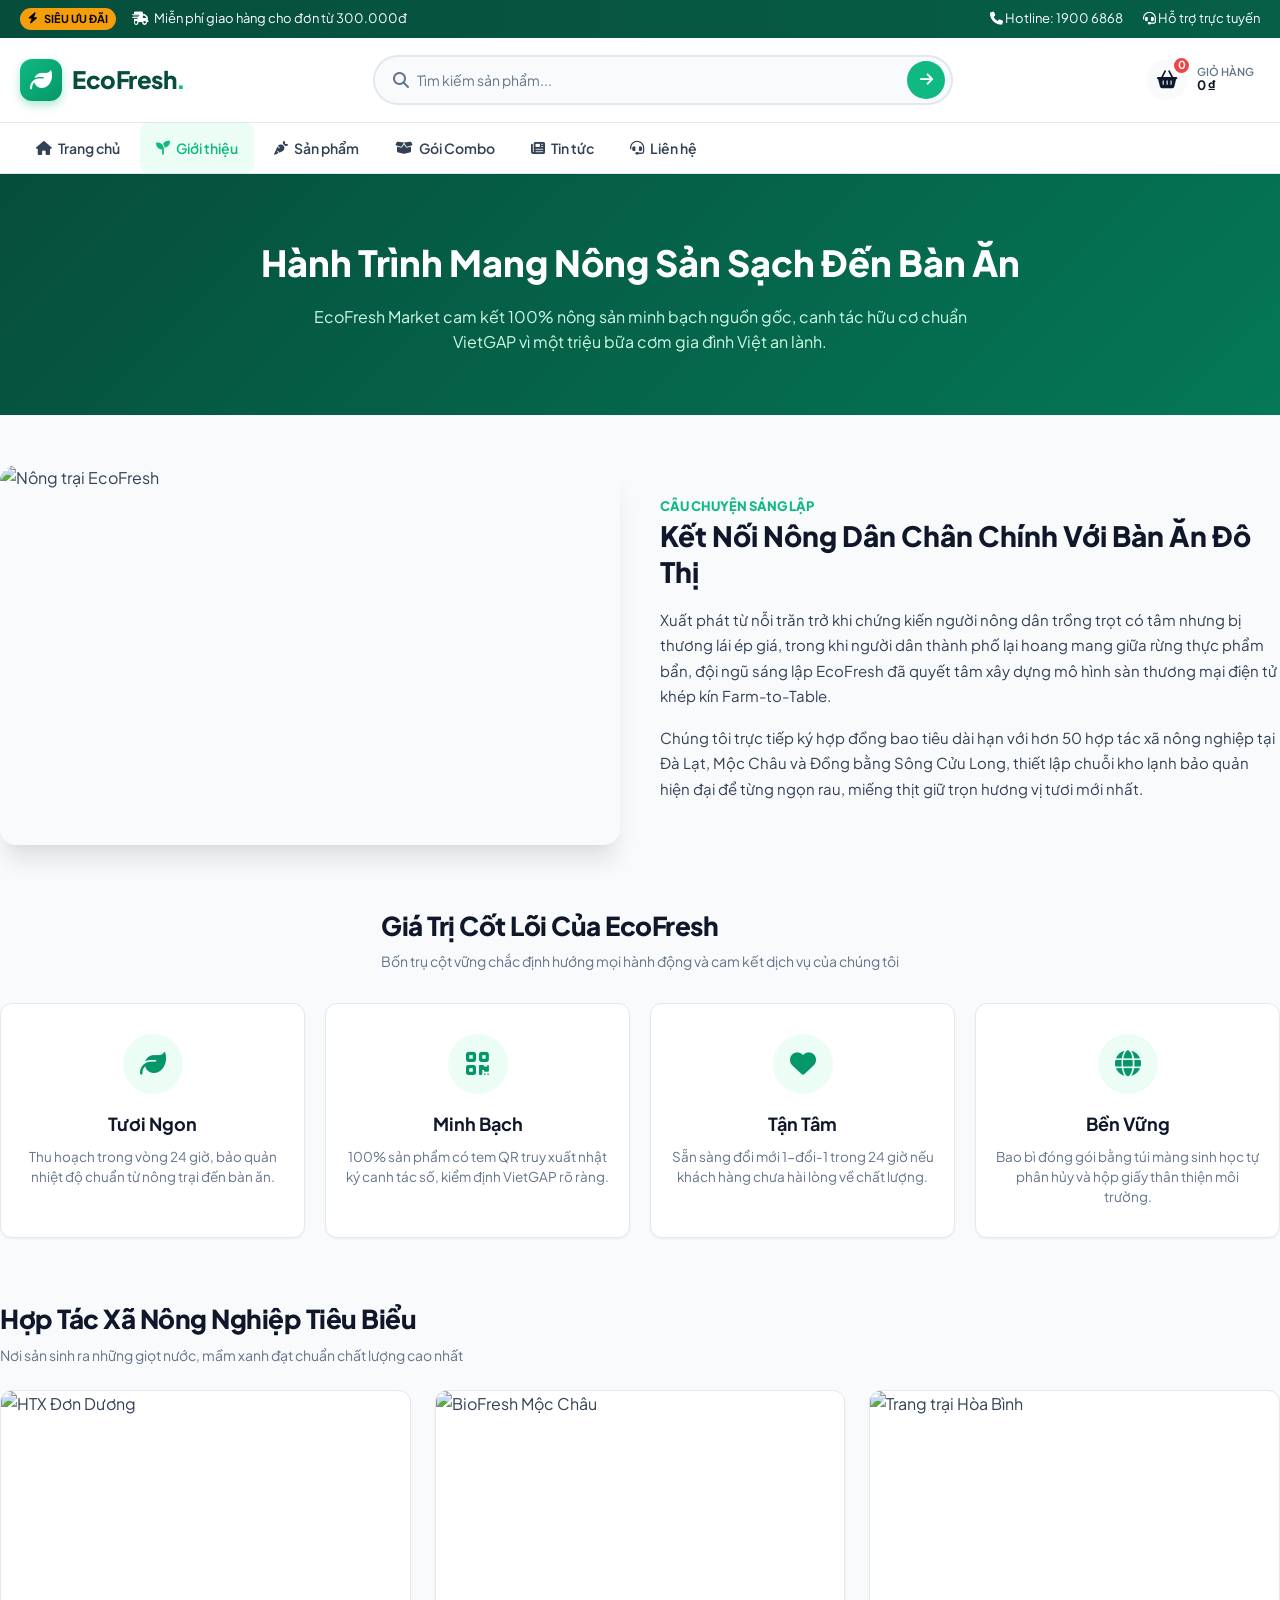
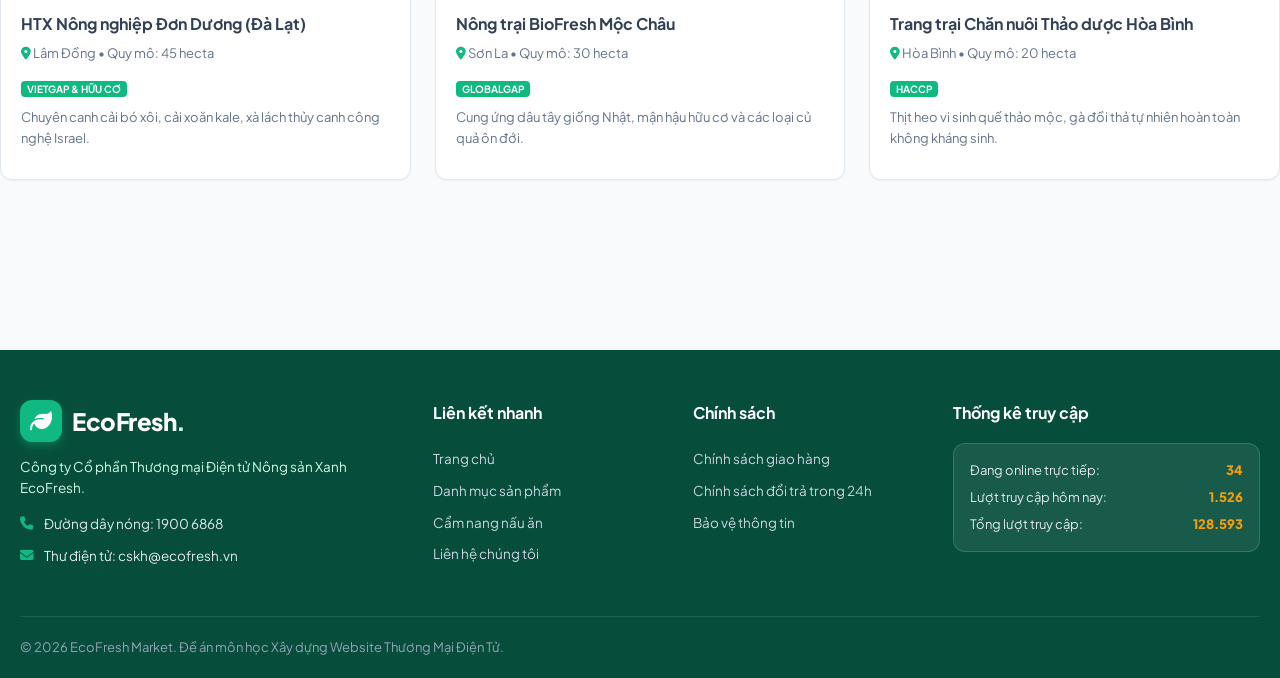
==== about.html @ 97da3bdd "feat: Khoi tao website TMDT EcoFresh Market va bao cao de an 45 trang" ====
<!DOCTYPE html>
<html lang="vi">
<head>
  <meta charset="UTF-8">
  <meta name="viewport" content="width=device-width, initial-scale=1.0">
  <title>Giới Thiệu - EcoFresh Market | Hành Trình Nông Sản Sạch</title>
  
  <link rel="preconnect" href="https://fonts.googleapis.com">
  <link rel="preconnect" href="https://fonts.gstatic.com" crossorigin>
  <link href="https://fonts.googleapis.com/css2?family=Plus+Jakarta+Sans:wght@400;500;600;700;800&family=Be+Vietnam+Pro:wght@400;500;600;700;800&display=swap" rel="stylesheet">
  <link rel="stylesheet" href="https://cdnjs.cloudflare.com/ajax/libs/font-awesome/6.5.1/css/all.min.css">
  
  <link rel="stylesheet" href="css/style.css">
  <style>
    .page-hero {
      background: linear-gradient(135deg, #064E3B, #047857);
      color: white;
      padding: 60px 0;
      text-align: center;
    }
    .page-hero h1 {
      font-size: 36px;
      font-weight: 800;
      margin-bottom: 12px;
    }
    .page-hero p {
      font-size: 16px;
      color: #D1FAE5;
      max-width: 680px;
      margin: 0 auto;
    }
    .about-content-section {
      padding: 50px 0;
    }
    .story-grid {
      display: grid;
      grid-template-columns: 1fr 1fr;
      gap: 40px;
      align-items: center;
      margin-bottom: 60px;
    }
    .story-img-wrap {
      border-radius: var(--radius-lg);
      overflow: hidden;
      box-shadow: var(--shadow-xl);
      height: 380px;
    }
    .story-img-wrap img {
      width: 100%;
      height: 100%;
      object-fit: cover;
    }
    .story-text h3 {
      font-size: 28px;
      font-weight: 800;
      color: var(--dark);
      margin-bottom: 16px;
      line-height: 1.3;
    }
    .story-text p {
      font-size: 15px;
      color: var(--slate);
      line-height: 1.7;
      margin-bottom: 16px;
    }
    .values-grid {
      display: grid;
      grid-template-columns: repeat(4, 1fr);
      gap: 20px;
      margin-bottom: 60px;
    }
    .value-card {
      background: white;
      border: 1px solid var(--border);
      border-radius: var(--radius-md);
      padding: 30px 20px;
      text-align: center;
      box-shadow: var(--shadow-sm);
      transition: var(--transition);
    }
    .value-card:hover {
      transform: translateY(-5px);
      box-shadow: var(--shadow-lg);
      border-color: var(--primary);
    }
    .value-icon {
      width: 60px;
      height: 60px;
      border-radius: var(--radius-full);
      background: var(--primary-bg);
      color: var(--primary-dark);
      display: flex;
      align-items: center;
      justify-content: center;
      font-size: 26px;
      margin: 0 auto 16px;
    }
    .value-card h4 {
      font-size: 18px;
      font-weight: 700;
      color: var(--dark);
      margin-bottom: 8px;
    }
    .value-card p {
      font-size: 13.5px;
      color: var(--muted);
      line-height: 1.5;
    }
    .farm-partners-grid {
      display: grid;
      grid-template-columns: repeat(3, 1fr);
      gap: 24px;
      margin-bottom: 60px;
    }
    .farm-card {
      background: white;
      border-radius: var(--radius-md);
      overflow: hidden;
      border: 1px solid var(--border);
      box-shadow: var(--shadow-sm);
    }
    .farm-card img {
      height: 200px;
      width: 100%;
      object-fit: cover;
    }
    .farm-card-body {
      padding: 20px;
    }
    .farm-card-body h4 {
      font-size: 16px;
      font-weight: 700;
      margin-bottom: 6px;
    }
    .farm-card-body p {
      font-size: 13px;
      color: var(--muted);
      margin-bottom: 10px;
    }
    @media (max-width: 768px) {
      .story-grid { grid-template-columns: 1fr; }
      .values-grid { grid-template-columns: repeat(2, 1fr); }
      .farm-partners-grid { grid-template-columns: 1fr; }
    }
  </style>
</head>
<body>

  <!-- Top Bar -->
  <div class="top-bar">
    <div class="container">
      <div class="top-bar-left">
        <span class="top-bar-badge"><i class="fa-solid fa-bolt"></i> Siêu ưu đãi</span>
        <span><i class="fa-solid fa-truck-fast"></i> Miễn phí giao hàng cho đơn từ 300.000đ</span>
      </div>
      <div class="top-bar-right">
        <a href="tel:19006868"><i class="fa-solid fa-phone"></i> Hotline: 1900 6868</a>
        <a href="contact.html"><i class="fa-solid fa-headset"></i> Hỗ trợ trực tuyến</a>
      </div>
    </div>
  </div>

  <!-- Main Header -->
  <header class="main-header">
    <div class="container">
      <div class="header-inner">
        <a href="index.html" class="brand-logo">
          <div class="logo-icon"><i class="fa-solid fa-leaf"></i></div>
          <div>EcoFresh<span class="highlight">.</span></div>
        </a>

        <div class="header-search">
          <div class="search-wrapper">
            <i class="fa-solid fa-magnifying-glass" style="color: var(--muted); margin-right: 8px;"></i>
            <input type="text" class="search-input" placeholder="Tìm kiếm sản phẩm...">
            <button class="search-btn"><i class="fa-solid fa-arrow-right"></i></button>
          </div>
          <div class="search-results-dropdown"></div>
        </div>

        <div class="header-actions">
          <a href="cart.html" class="header-action-btn">
            <div class="action-icon-wrap">
              <i class="fa-solid fa-basket-shopping"></i>
              <span class="badge-count cart-count-badge">0</span>
            </div>
            <div class="action-text">
              <div class="label">Giỏ hàng</div>
              <div class="value header-cart-total">0đ</div>
            </div>
          </a>
        </div>
      </div>
    </div>

    <!-- Navigation -->
    <nav class="nav-bar">
      <div class="container">
        <div class="nav-inner">
          <ul class="main-nav">
            <li class="nav-item"><a href="index.html" class="nav-link"><i class="fa-solid fa-house"></i> Trang chủ</a></li>
            <li class="nav-item active"><a href="about.html" class="nav-link"><i class="fa-solid fa-seedling"></i> Giới thiệu</a></li>
            <li class="nav-item"><a href="products.html" class="nav-link"><i class="fa-solid fa-carrot"></i> Sản phẩm</a></li>
            <li class="nav-item"><a href="products.html?cat=combo-gia-dinh" class="nav-link"><i class="fa-solid fa-box-open"></i> Gói Combo</a></li>
            <li class="nav-item"><a href="news.html" class="nav-link"><i class="fa-solid fa-newspaper"></i> Tin tức</a></li>
            <li class="nav-item"><a href="contact.html" class="nav-link"><i class="fa-solid fa-headset"></i> Liên hệ</a></li>
          </ul>
        </div>
      </div>
    </nav>
  </header>

  <!-- Page Hero Banner -->
  <section class="page-hero">
    <div class="container">
      <h1>Hành Trình Mang Nông Sản Sạch Đến Bàn Ăn</h1>
      <p>EcoFresh Market cam kết 100% nông sản minh bạch nguồn gốc, canh tác hữu cơ chuẩn VietGAP vì một triệu bữa cơm gia đình Việt an lành.</p>
    </div>
  </section>

  <!-- About Main Content -->
  <main class="about-content-section container">
    
    <!-- Story Block -->
    <div class="story-grid">
      <div class="story-img-wrap">
        <img src="https://images.unsplash.com/photo-1595974482597-4b8da8879bc5?auto=format&fit=crop&w=800&q=80" alt="Nông trại EcoFresh">
      </div>
      <div class="story-text">
        <span style="font-size: 13px; font-weight: 800; color: var(--primary); text-transform: uppercase;">Câu chuyện sáng lập</span>
        <h3>Kết Nối Nông Dân Chân Chính Với Bàn Ăn Đô Thị</h3>
        <p>Xuất phát từ nỗi trăn trở khi chứng kiến người nông dân trồng trọt có tâm nhưng bị thương lái ép giá, trong khi người dân thành phố lại hoang mang giữa rừng thực phẩm bẩn, đội ngũ sáng lập EcoFresh đã quyết tâm xây dựng mô hình sàn thương mại điện tử khép kín Farm-to-Table.</p>
        <p>Chúng tôi trực tiếp ký hợp đồng bao tiêu dài hạn với hơn 50 hợp tác xã nông nghiệp tại Đà Lạt, Mộc Châu và Đồng bằng Sông Cửu Long, thiết lập chuỗi kho lạnh bảo quản hiện đại để từng ngọn rau, miếng thịt giữ trọn hương vị tươi mới nhất.</p>
      </div>
    </div>

    <!-- Core Values -->
    <div class="section-header" style="justify-content: center; text-align: center; margin-bottom: 30px;">
      <div class="section-title-wrap">
        <h2>Giá Trị Cốt Lõi Của EcoFresh</h2>
        <p>Bốn trụ cột vững chắc định hướng mọi hành động và cam kết dịch vụ của chúng tôi</p>
      </div>
    </div>

    <div class="values-grid">
      <div class="value-card">
        <div class="value-icon"><i class="fa-solid fa-leaf"></i></div>
        <h4>Tươi Ngon</h4>
        <p>Thu hoạch trong vòng 24 giờ, bảo quản nhiệt độ chuẩn từ nông trại đến bàn ăn.</p>
      </div>
      <div class="value-card">
        <div class="value-icon"><i class="fa-solid fa-qrcode"></i></div>
        <h4>Minh Bạch</h4>
        <p>100% sản phẩm có tem QR truy xuất nhật ký canh tác số, kiểm định VietGAP rõ ràng.</p>
      </div>
      <div class="value-card">
        <div class="value-icon"><i class="fa-solid fa-heart"></i></div>
        <h4>Tận Tâm</h4>
        <p>Sẵn sàng đổi mới 1-đổi-1 trong 24 giờ nếu khách hàng chưa hài lòng về chất lượng.</p>
      </div>
      <div class="value-card">
        <div class="value-icon"><i class="fa-solid fa-globe"></i></div>
        <h4>Bền Vững</h4>
        <p>Bao bì đóng gói bằng túi màng sinh học tự phân hủy và hộp giấy thân thiện môi trường.</p>
      </div>
    </div>

    <!-- Farm Partners -->
    <div class="section-header">
      <div class="section-title-wrap">
        <h2>Hợp Tác Xã Nông Nghiệp Tiêu Biểu</h2>
        <p>Nơi sản sinh ra những giọt nước, mầm xanh đạt chuẩn chất lượng cao nhất</p>
      </div>
    </div>

    <div class="farm-partners-grid">
      <div class="farm-card">
        <img src="https://images.unsplash.com/photo-1500937386664-56d1dfef3854?auto=format&fit=crop&w=600&q=80" alt="HTX Đơn Dương">
        <div class="farm-card-body">
          <h4>HTX Nông nghiệp Đơn Dương (Đà Lạt)</h4>
          <p><i class="fa-solid fa-location-dot" style="color:var(--primary);"></i> Lâm Đồng • Quy mô: 45 hecta</p>
          <span class="badge-cert">VietGAP & Hữu cơ</span>
          <p style="margin-top: 8px; font-size: 13px;">Chuyên canh cải bó xôi, cải xoăn kale, xà lách thủy canh công nghệ Israel.</p>
        </div>
      </div>
      <div class="farm-card">
        <img src="https://images.unsplash.com/photo-1592417817098-8f3d69104a47?auto=format&fit=crop&w=600&q=80" alt="BioFresh Mộc Châu">
        <div class="farm-card-body">
          <h4>Nông trại BioFresh Mộc Châu</h4>
          <p><i class="fa-solid fa-location-dot" style="color:var(--primary);"></i> Sơn La • Quy mô: 30 hecta</p>
          <span class="badge-cert">GlobalGAP</span>
          <p style="margin-top: 8px; font-size: 13px;">Cung ứng dâu tây giống Nhật, mận hậu hữu cơ và các loại củ quả ôn đới.</p>
        </div>
      </div>
      <div class="farm-card">
        <img src="https://images.unsplash.com/photo-1548550023-2bdb3c5beed7?auto=format&fit=crop&w=600&q=80" alt="Trang trại Hòa Bình">
        <div class="farm-card-body">
          <h4>Trang trại Chăn nuôi Thảo dược Hòa Bình</h4>
          <p><i class="fa-solid fa-location-dot" style="color:var(--primary);"></i> Hòa Bình • Quy mô: 20 hecta</p>
          <span class="badge-cert">HACCP</span>
          <p style="margin-top: 8px; font-size: 13px;">Thịt heo vi sinh quế thảo mộc, gà đồi thả tự nhiên hoàn toàn không kháng sinh.</p>
        </div>
      </div>
    </div>

  </main>

  <!-- Footer -->
  <footer class="master-footer">
    <div class="container">
      <div class="footer-top">
        <div class="footer-col">
          <div class="brand-logo" style="color: white; margin-bottom: 12px;">
            <div class="logo-icon" style="background: var(--primary);"><i class="fa-solid fa-leaf"></i></div>
            <div>EcoFresh<span style="color: var(--primary-light);">.</span></div>
          </div>
          <p class="footer-desc">Công ty Cổ phần Thương mại Điện tử Nông sản Xanh EcoFresh.</p>
          <ul class="footer-contact-list">
            <li><i class="fa-solid fa-phone"></i> Đường dây nóng: 1900 6868</li>
            <li><i class="fa-solid fa-envelope"></i> Thư điện tử: cskh@ecofresh.vn</li>
          </ul>
        </div>
        <div class="footer-col">
          <h4>Liên kết nhanh</h4>
          <ul class="footer-links">
            <li><a href="index.html">Trang chủ</a></li>
            <li><a href="products.html">Danh mục sản phẩm</a></li>
            <li><a href="news.html">Cẩm nang nấu ăn</a></li>
            <li><a href="contact.html">Liên hệ chúng tôi</a></li>
          </ul>
        </div>
        <div class="footer-col">
          <h4>Chính sách</h4>
          <ul class="footer-links">
            <li><a href="cart.html">Chính sách giao hàng</a></li>
            <li><a href="about.html">Chính sách đổi trả trong 24h</a></li>
            <li><a href="contact.html">Bảo vệ thông tin</a></li>
          </ul>
        </div>
        <div class="footer-col">
          <h4>Thống kê truy cập</h4>
          <div class="visitor-counter-box">
            <div class="visitor-stat-row">
              <span>Đang online trực tiếp:</span>
              <span class="visitor-stat-value" id="stat-online-users">28</span>
            </div>
            <div class="visitor-stat-row">
              <span>Lượt truy cập hôm nay:</span>
              <span class="visitor-stat-value" id="stat-today-visits">1.482</span>
            </div>
            <div class="visitor-stat-row">
              <span>Tổng lượt truy cập:</span>
              <span class="visitor-stat-value" id="stat-total-visits">128.640</span>
            </div>
          </div>
        </div>
      </div>
      <div class="footer-bottom">
        <div>© 2026 EcoFresh Market. Đề án môn học Xây dựng Website Thương Mại Điện Tử.</div>
      </div>
    </div>
  </footer>

  <script src="js/products-data.js"></script>
  <script src="js/app.js"></script>
</body>
</html>
---- css/style.css ----
/* ==========================================================================
   EcoFresh Market - Design System & Master Stylesheet
   Modern Organic E-Commerce UI/UX
   ========================================================================== */

:root {
  --primary: #10B981;
  --primary-dark: #059669;
  --primary-deep: #064E3B;
  --primary-light: #D1FAE5;
  --primary-bg: #ECFDF5;
  
  --accent: #F59E0B;
  --accent-dark: #D97706;
  --accent-light: #FEF3C7;
  
  --danger: #EF4444;
  --danger-light: #FEE2E2;
  
  --dark: #0F172A;
  --slate: #334155;
  --muted: #64748B;
  --border: #E2E8F0;
  --light-bg: #F8FAFC;
  --card-bg: #FFFFFF;
  
  --shadow-sm: 0 1px 2px 0 rgba(0, 0, 0, 0.05);
  --shadow-md: 0 4px 6px -1px rgba(0, 0, 0, 0.07), 0 2px 4px -2px rgba(0, 0, 0, 0.05);
  --shadow-lg: 0 10px 15px -3px rgba(0, 0, 0, 0.08), 0 4px 6px -4px rgba(0, 0, 0, 0.04);
  --shadow-xl: 0 20px 25px -5px rgba(0, 0, 0, 0.1), 0 8px 10px -6px rgba(0, 0, 0, 0.04);
  --shadow-green: 0 10px 25px -5px rgba(16, 185, 129, 0.3);
  
  --radius-sm: 8px;
  --radius-md: 12px;
  --radius-lg: 16px;
  --radius-full: 9999px;
  
  --font-main: 'Plus Jakarta Sans', 'Be Vietnam Pro', -apple-system, BlinkMacSystemFont, sans-serif;
  --transition: all 0.25s cubic-bezier(0.4, 0, 0.2, 1);
}

/* Base Reset & Typography */
* {
  margin: 0;
  padding: 0;
  box-sizing: border-box;
}

body {
  font-family: var(--font-main);
  background-color: var(--light-bg);
  color: var(--slate);
  line-height: 1.6;
  -webkit-font-smoothing: antialiased;
  overflow-x: hidden;
}

a {
  text-decoration: none;
  color: inherit;
  transition: var(--transition);
}

ul {
  list-style: none;
}

button, input, select, textarea {
  font-family: inherit;
  border: none;
  outline: none;
}

button {
  cursor: pointer;
  transition: var(--transition);
}

img {
  max-width: 100%;
  height: auto;
  display: block;
}

.container {
  width: 100%;
  max-width: 1280px;
  margin: 0 auto;
  padding: 0 20px;
}

/* Top Announcement Bar */
.top-bar {
  background: linear-gradient(90deg, #064E3B, #065F46);
  color: #FFFFFF;
  font-size: 13px;
  padding: 8px 0;
}
.top-bar .container {
  display: flex;
  justify-content: space-between;
  align-items: center;
  flex-wrap: wrap;
  gap: 10px;
}
.top-bar-left {
  display: flex;
  align-items: center;
  gap: 16px;
}
.top-bar-left span {
  display: flex;
  align-items: center;
  gap: 6px;
}
.top-bar-badge {
  background-color: var(--accent);
  color: #000;
  font-weight: 700;
  font-size: 11px;
  padding: 2px 8px;
  border-radius: var(--radius-full);
  text-transform: uppercase;
}
.top-bar-right {
  display: flex;
  align-items: center;
  gap: 20px;
}
.top-bar-right a:hover {
  color: var(--primary-light);
}

/* Main Navigation Header */
.main-header {
  background: #FFFFFF;
  position: sticky;
  top: 0;
  z-index: 100;
  box-shadow: var(--shadow-sm);
  border-bottom: 1px solid var(--border);
}
.header-inner {
  display: flex;
  align-items: center;
  justify-content: space-between;
  padding: 16px 0;
  gap: 24px;
}

.brand-logo {
  display: flex;
  align-items: center;
  gap: 10px;
  font-size: 24px;
  font-weight: 800;
  color: var(--primary-deep);
  letter-spacing: -0.5px;
}
.brand-logo .logo-icon {
  width: 42px;
  height: 42px;
  background: linear-gradient(135deg, var(--primary), var(--primary-dark));
  color: white;
  display: flex;
  align-items: center;
  justify-content: center;
  border-radius: var(--radius-md);
  font-size: 22px;
  box-shadow: 0 4px 10px rgba(16, 185, 129, 0.35);
}
.brand-logo span.highlight {
  color: var(--primary);
}

/* Search Bar with Instant Autocomplete */
.header-search {
  flex: 1;
  max-width: 580px;
  position: relative;
}
.search-wrapper {
  display: flex;
  align-items: center;
  background: var(--light-bg);
  border: 2px solid var(--border);
  border-radius: var(--radius-full);
  padding: 4px 6px 4px 18px;
  transition: var(--transition);
}
.search-wrapper:focus-within {
  border-color: var(--primary);
  background: #FFFFFF;
  box-shadow: 0 0 0 3px rgba(16, 185, 129, 0.15);
}
.search-input {
  flex: 1;
  background: transparent;
  font-size: 14px;
  color: var(--dark);
  padding: 6px 0;
}
.search-input::placeholder {
  color: var(--muted);
}
.search-btn {
  background: var(--primary);
  color: white;
  width: 38px;
  height: 38px;
  border-radius: var(--radius-full);
  display: flex;
  align-items: center;
  justify-content: center;
  font-size: 15px;
}
.search-btn:hover {
  background: var(--primary-dark);
}

/* Autocomplete Dropdown */
.search-results-dropdown {
  position: absolute;
  top: 100%;
  left: 0;
  right: 0;
  margin-top: 8px;
  background: #FFFFFF;
  border-radius: var(--radius-md);
  box-shadow: var(--shadow-xl);
  border: 1px solid var(--border);
  display: none;
  max-height: 400px;
  overflow-y: auto;
  z-index: 1000;
}
.search-results-dropdown.active {
  display: block;
}
.search-result-item {
  display: flex;
  align-items: center;
  gap: 12px;
  padding: 10px 16px;
  border-bottom: 1px solid #F1F5F9;
  cursor: pointer;
  transition: var(--transition);
}
.search-result-item:hover {
  background: var(--primary-bg);
}
.search-result-thumb {
  width: 44px;
  height: 44px;
  border-radius: var(--radius-sm);
  object-fit: cover;
}
.search-result-info {
  flex: 1;
}
.search-result-name {
  font-size: 13.5px;
  font-weight: 600;
  color: var(--dark);
}
.search-result-price {
  font-size: 13px;
  color: var(--primary-dark);
  font-weight: 700;
}

/* Header Actions */
.header-actions {
  display: flex;
  align-items: center;
  gap: 18px;
}
.header-action-btn {
  display: flex;
  align-items: center;
  gap: 10px;
  background: transparent;
  color: var(--slate);
  position: relative;
  padding: 6px;
  border-radius: var(--radius-md);
}
.header-action-btn:hover {
  color: var(--primary);
}
.action-icon-wrap {
  width: 40px;
  height: 40px;
  border-radius: var(--radius-full);
  background: var(--light-bg);
  display: flex;
  align-items: center;
  justify-content: center;
  font-size: 18px;
  color: var(--dark);
  position: relative;
  transition: var(--transition);
}
.header-action-btn:hover .action-icon-wrap {
  background: var(--primary-light);
  color: var(--primary-deep);
}
.badge-count {
  position: absolute;
  top: -4px;
  right: -4px;
  background: var(--danger);
  color: white;
  font-size: 11px;
  font-weight: 700;
  width: 19px;
  height: 19px;
  border-radius: var(--radius-full);
  display: flex;
  align-items: center;
  justify-content: center;
  border: 2px solid #FFFFFF;
}
.action-text {
  text-align: left;
  line-height: 1.2;
}
.action-text .label {
  font-size: 11px;
  color: var(--muted);
  text-transform: uppercase;
  font-weight: 600;
}
.action-text .value {
  font-size: 13px;
  font-weight: 700;
  color: var(--dark);
}

/* Navigation Bar (Mega Menu) */
.nav-bar {
  background: #FFFFFF;
  border-top: 1px solid var(--border);
  box-shadow: 0 2px 4px rgba(0,0,0,0.02);
}
.nav-inner {
  display: flex;
  align-items: center;
  justify-content: space-between;
}
.main-nav {
  display: flex;
  align-items: center;
  gap: 4px;
}
.nav-item {
  position: relative;
}
.nav-link {
  display: flex;
  align-items: center;
  gap: 6px;
  padding: 14px 16px;
  font-size: 14px;
  font-weight: 600;
  color: var(--slate);
  border-radius: var(--radius-sm);
  transition: var(--transition);
}
.nav-link:hover, .nav-item.active .nav-link {
  color: var(--primary);
  background: var(--primary-bg);
}
.nav-badge-hot {
  background: var(--accent);
  color: #000;
  font-size: 10px;
  padding: 2px 6px;
  border-radius: 4px;
  font-weight: 800;
  margin-left: 2px;
}

/* Mega Menu Dropdown */
.mega-dropdown {
  position: absolute;
  top: 100%;
  left: 0;
  width: 580px;
  background: #FFFFFF;
  border-radius: var(--radius-md);
  box-shadow: var(--shadow-xl);
  border: 1px solid var(--border);
  padding: 20px;
  display: none;
  grid-template-columns: repeat(2, 1fr);
  gap: 20px;
  z-index: 1000;
}
.nav-item:hover .mega-dropdown {
  display: grid;
}
.dropdown-col-title {
  font-size: 14px;
  font-weight: 700;
  color: var(--primary-deep);
  border-bottom: 2px solid var(--primary-light);
  padding-bottom: 8px;
  margin-bottom: 10px;
  display: flex;
  align-items: center;
  gap: 8px;
}
.dropdown-links li a {
  display: flex;
  align-items: center;
  justify-content: space-between;
  padding: 7px 10px;
  font-size: 13.5px;
  color: var(--slate);
  border-radius: var(--radius-sm);
}
.dropdown-links li a:hover {
  background: var(--primary-bg);
  color: var(--primary);
  padding-left: 14px;
}

.hotline-highlight {
  display: flex;
  align-items: center;
  gap: 8px;
  font-size: 13.5px;
  color: var(--primary-dark);
  font-weight: 700;
}
.hotline-highlight i {
  color: var(--accent);
  font-size: 16px;
}

/* Hero Carousel / Slider */
.hero-section {
  padding: 24px 0;
}
.hero-slider-container {
  position: relative;
  border-radius: var(--radius-lg);
  overflow: hidden;
  box-shadow: var(--shadow-lg);
  height: 460px;
  background: linear-gradient(135deg, #064E3B, #047857);
}
.hero-slide {
  position: absolute;
  inset: 0;
  opacity: 0;
  visibility: hidden;
  transition: opacity 0.6s ease, visibility 0.6s ease;
  display: flex;
  align-items: center;
  background-size: cover;
  background-position: center;
}
.hero-slide.active {
  opacity: 1;
  visibility: visible;
}
.hero-overlay {
  position: absolute;
  inset: 0;
  background: linear-gradient(90deg, rgba(6, 78, 59, 0.92) 0%, rgba(6, 78, 59, 0.6) 60%, rgba(6, 78, 59, 0.2) 100%);
}
.hero-content {
  position: relative;
  z-index: 2;
  max-width: 620px;
  padding: 0 50px;
  color: #FFFFFF;
}
.hero-tag {
  display: inline-flex;
  align-items: center;
  gap: 6px;
  background: rgba(255, 255, 255, 0.15);
  backdrop-filter: blur(8px);
  border: 1px solid rgba(255, 255, 255, 0.3);
  padding: 6px 14px;
  border-radius: var(--radius-full);
  font-size: 13px;
  font-weight: 700;
  color: var(--accent-light);
  margin-bottom: 16px;
}
.hero-title {
  font-size: 40px;
  font-weight: 800;
  line-height: 1.2;
  margin-bottom: 14px;
  letter-spacing: -0.5px;
}
.hero-desc {
  font-size: 16px;
  color: #E2E8F0;
  margin-bottom: 24px;
  line-height: 1.6;
}
.hero-btns {
  display: flex;
  gap: 14px;
}
.btn {
  display: inline-flex;
  align-items: center;
  justify-content: center;
  gap: 8px;
  padding: 12px 24px;
  font-size: 14.5px;
  font-weight: 700;
  border-radius: var(--radius-full);
  transition: var(--transition);
}
.btn-primary {
  background: var(--primary);
  color: white;
  box-shadow: 0 4px 14px rgba(16, 185, 129, 0.4);
}
.btn-primary:hover {
  background: var(--primary-dark);
  transform: translateY(-2px);
}
.btn-accent {
  background: var(--accent);
  color: #000;
  font-weight: 800;
  box-shadow: 0 4px 14px rgba(245, 158, 11, 0.4);
}
.btn-accent:hover {
  background: var(--accent-dark);
  color: white;
  transform: translateY(-2px);
}
.btn-outline-white {
  background: rgba(255, 255, 255, 0.15);
  backdrop-filter: blur(8px);
  color: white;
  border: 1px solid rgba(255, 255, 255, 0.4);
}
.btn-outline-white:hover {
  background: white;
  color: var(--primary-deep);
}

.slider-controls {
  position: absolute;
  bottom: 20px;
  right: 40px;
  display: flex;
  align-items: center;
  gap: 10px;
  z-index: 10;
}
.slider-btn {
  width: 40px;
  height: 40px;
  border-radius: var(--radius-full);
  background: rgba(255, 255, 255, 0.2);
  backdrop-filter: blur(6px);
  color: white;
  display: flex;
  align-items: center;
  justify-content: center;
  font-size: 14px;
}
.slider-btn:hover {
  background: white;
  color: var(--primary-deep);
}
.slider-dots {
  display: flex;
  gap: 6px;
}
.dot {
  width: 10px;
  height: 10px;
  border-radius: var(--radius-full);
  background: rgba(255, 255, 255, 0.4);
  cursor: pointer;
  transition: var(--transition);
}
.dot.active {
  width: 24px;
  background: var(--primary);
}

/* Trust & Value Proposition Badges */
.trust-badges-section {
  padding: 10px 0 30px 0;
}
.trust-grid {
  display: grid;
  grid-template-columns: repeat(4, 1fr);
  gap: 20px;
}
.trust-card {
  background: white;
  border: 1px solid var(--border);
  padding: 20px;
  border-radius: var(--radius-md);
  display: flex;
  align-items: center;
  gap: 16px;
  box-shadow: var(--shadow-sm);
  transition: var(--transition);
}
.trust-card:hover {
  transform: translateY(-4px);
  box-shadow: var(--shadow-md);
  border-color: var(--primary-light);
}
.trust-icon {
  width: 52px;
  height: 52px;
  border-radius: var(--radius-md);
  background: var(--primary-bg);
  color: var(--primary);
  display: flex;
  align-items: center;
  justify-content: center;
  font-size: 24px;
  flex-shrink: 0;
}
.trust-info h4 {
  font-size: 15px;
  font-weight: 700;
  color: var(--dark);
  margin-bottom: 2px;
}
.trust-info p {
  font-size: 12.5px;
  color: var(--muted);
  line-height: 1.4;
}

/* Category Circle Grid */
.section-header {
  display: flex;
  align-items: flex-end;
  justify-content: space-between;
  margin-bottom: 24px;
}
.section-title-wrap h2 {
  font-size: 26px;
  font-weight: 800;
  color: var(--dark);
  letter-spacing: -0.5px;
  display: flex;
  align-items: center;
  gap: 10px;
}
.section-title-wrap p {
  font-size: 14px;
  color: var(--muted);
  margin-top: 4px;
}
.view-all-link {
  font-size: 13.5px;
  font-weight: 700;
  color: var(--primary-dark);
  display: flex;
  align-items: center;
  gap: 6px;
}
.view-all-link:hover {
  color: var(--primary);
  transform: translateX(4px);
}

.categories-grid {
  display: grid;
  grid-template-columns: repeat(6, 1fr);
  gap: 18px;
  margin-bottom: 40px;
}
.cat-item-card {
  background: white;
  border: 1px solid var(--border);
  border-radius: var(--radius-md);
  padding: 18px 12px;
  text-align: center;
  transition: var(--transition);
  cursor: pointer;
  display: flex;
  flex-direction: column;
  align-items: center;
}
.cat-item-card:hover {
  border-color: var(--primary);
  transform: translateY(-4px);
  box-shadow: var(--shadow-green);
}
.cat-thumb-wrap {
  width: 76px;
  height: 76px;
  border-radius: var(--radius-full);
  background: var(--light-bg);
  display: flex;
  align-items: center;
  justify-content: center;
  margin-bottom: 12px;
  overflow: hidden;
  border: 2px solid #F1F5F9;
  transition: var(--transition);
}
.cat-item-card:hover .cat-thumb-wrap {
  border-color: var(--primary);
  transform: scale(1.08);
}
.cat-thumb-wrap img {
  width: 100%;
  height: 100%;
  object-fit: cover;
}
.cat-name {
  font-size: 13.5px;
  font-weight: 700;
  color: var(--dark);
  margin-bottom: 3px;
}
.cat-count {
  font-size: 12px;
  color: var(--muted);
}

/* Flash Sale Section */
.flash-sale-section {
  background: linear-gradient(135deg, #FFFBEB 0%, #FEF3C7 100%);
  border: 2px solid #FDE68A;
  border-radius: var(--radius-lg);
  padding: 28px;
  margin-bottom: 40px;
  box-shadow: var(--shadow-sm);
}
.flash-sale-header {
  display: flex;
  align-items: center;
  justify-content: space-between;
  margin-bottom: 24px;
  flex-wrap: wrap;
  gap: 16px;
}
.flash-title-wrap {
  display: flex;
  align-items: center;
  gap: 16px;
}
.flash-badge {
  background: linear-gradient(90deg, #DC2626, #EF4444);
  color: white;
  font-weight: 800;
  padding: 8px 16px;
  border-radius: var(--radius-full);
  font-size: 14px;
  display: flex;
  align-items: center;
  gap: 6px;
  animation: pulse 2s infinite;
}
@keyframes pulse {
  0%, 100% { transform: scale(1); }
  50% { transform: scale(1.05); }
}
.countdown-box {
  display: flex;
  align-items: center;
  gap: 6px;
}
.countdown-unit {
  background: #000;
  color: white;
  font-size: 15px;
  font-weight: 800;
  padding: 6px 10px;
  border-radius: var(--radius-sm);
  min-width: 36px;
  text-align: center;
}
.countdown-colon {
  font-weight: 800;
  color: #000;
}

.flash-sale-grid {
  display: grid;
  grid-template-columns: repeat(4, 1fr);
  gap: 20px;
}

/* Product Card Component */
.product-card {
  background: #FFFFFF;
  border: 1px solid var(--border);
  border-radius: var(--radius-md);
  overflow: hidden;
  display: flex;
  flex-direction: column;
  transition: var(--transition);
  position: relative;
}
.product-card:hover {
  transform: translateY(-5px);
  box-shadow: var(--shadow-lg);
  border-color: var(--primary-light);
}
.product-badge-wrap {
  position: absolute;
  top: 10px;
  left: 10px;
  z-index: 5;
  display: flex;
  flex-direction: column;
  gap: 4px;
}
.badge-discount {
  background: var(--danger);
  color: white;
  font-weight: 800;
  font-size: 11px;
  padding: 3px 8px;
  border-radius: 4px;
}
.badge-cert {
  background: var(--primary);
  color: white;
  font-weight: 700;
  font-size: 10px;
  padding: 2px 6px;
  border-radius: 4px;
  text-transform: uppercase;
}

.product-img-wrap {
  height: 200px;
  overflow: hidden;
  background: var(--light-bg);
  position: relative;
  cursor: pointer;
}
.product-img-wrap img {
  width: 100%;
  height: 100%;
  object-fit: cover;
  transition: transform 0.4s ease;
}
.product-card:hover .product-img-wrap img {
  transform: scale(1.08);
}
.product-quick-actions {
  position: absolute;
  bottom: -40px;
  left: 0;
  right: 0;
  display: flex;
  justify-content: center;
  gap: 8px;
  transition: bottom 0.3s ease;
  z-index: 6;
}
.product-card:hover .product-quick-actions {
  bottom: 12px;
}
.quick-btn {
  width: 36px;
  height: 36px;
  border-radius: var(--radius-full);
  background: white;
  color: var(--slate);
  box-shadow: var(--shadow-md);
  display: flex;
  align-items: center;
  justify-content: center;
  font-size: 14px;
}
.quick-btn:hover {
  background: var(--primary);
  color: white;
}

.product-body {
  padding: 16px;
  display: flex;
  flex-direction: column;
  flex: 1;
}
.product-category {
  font-size: 11.5px;
  color: var(--muted);
  text-transform: uppercase;
  font-weight: 700;
  margin-bottom: 4px;
}
.product-title {
  font-size: 14.5px;
  font-weight: 700;
  color: var(--dark);
  line-height: 1.4;
  margin-bottom: 8px;
  display: -webkit-box;
  -webkit-line-clamp: 2;
  -webkit-box-orient: vertical;
  overflow: hidden;
  cursor: pointer;
}
.product-title:hover {
  color: var(--primary);
}
.product-rating {
  display: flex;
  align-items: center;
  gap: 4px;
  font-size: 12px;
  color: var(--accent);
  margin-bottom: 10px;
}
.rating-count {
  color: var(--muted);
  font-size: 11px;
  margin-left: 2px;
}
.product-origin {
  font-size: 12px;
  color: var(--muted);
  display: flex;
  align-items: center;
  gap: 4px;
  margin-bottom: 12px;
}

.product-footer {
  margin-top: auto;
  display: flex;
  align-items: center;
  justify-content: space-between;
  padding-top: 10px;
  border-top: 1px solid #F1F5F9;
}
.product-price-box {
  display: flex;
  flex-direction: column;
}
.price-current {
  font-size: 16.5px;
  font-weight: 800;
  color: var(--primary-deep);
}
.price-old {
  font-size: 12px;
  color: var(--muted);
  text-decoration: line-through;
}
.add-cart-btn {
  background: var(--primary-bg);
  color: var(--primary-deep);
  border: 1px solid var(--primary-light);
  padding: 8px 14px;
  border-radius: var(--radius-full);
  font-size: 13px;
  font-weight: 700;
  display: flex;
  align-items: center;
  gap: 6px;
}
.add-cart-btn:hover {
  background: var(--primary);
  color: white;
  border-color: var(--primary);
}

/* Progress bar for flash sale */
.sale-progress-wrap {
  margin-top: 8px;
}
.sale-progress-bar {
  height: 6px;
  background: #E2E8F0;
  border-radius: var(--radius-full);
  overflow: hidden;
}
.sale-progress-fill {
  height: 100%;
  background: linear-gradient(90deg, #F59E0B, #EF4444);
  border-radius: var(--radius-full);
}
.sale-progress-text {
  font-size: 11px;
  color: var(--muted);
  display: flex;
  justify-content: space-between;
  margin-top: 4px;
}

/* Tabbed Main Products Section */
.products-tab-section {
  padding: 30px 0;
}
.tab-buttons {
  display: flex;
  gap: 10px;
  margin-bottom: 24px;
  flex-wrap: wrap;
}
.tab-btn {
  padding: 10px 20px;
  background: white;
  border: 1px solid var(--border);
  border-radius: var(--radius-full);
  font-size: 14px;
  font-weight: 700;
  color: var(--slate);
  display: flex;
  align-items: center;
  gap: 8px;
}
.tab-btn:hover, .tab-btn.active {
  background: var(--primary);
  color: white;
  border-color: var(--primary);
  box-shadow: 0 4px 12px rgba(16, 185, 129, 0.3);
}

.products-grid-5 {
  display: grid;
  grid-template-columns: repeat(4, 1fr);
  gap: 20px;
}

/* Service Promo Banner */
.services-banner-section {
  padding: 30px 0;
}
.service-banner-box {
  background: linear-gradient(135deg, #065F46, #047857);
  border-radius: var(--radius-lg);
  padding: 40px;
  color: white;
  display: flex;
  align-items: center;
  justify-content: space-between;
  gap: 30px;
  box-shadow: var(--shadow-lg);
}
.service-banner-text h3 {
  font-size: 28px;
  font-weight: 800;
  margin-bottom: 8px;
}
.service-banner-text p {
  font-size: 15px;
  color: #D1FAE5;
  max-width: 600px;
}
.service-banner-action {
  flex-shrink: 0;
}

/* News & Blog Section */
.news-section {
  padding: 30px 0;
}
.news-grid {
  display: grid;
  grid-template-columns: repeat(3, 1fr);
  gap: 24px;
}
.news-card {
  background: white;
  border: 1px solid var(--border);
  border-radius: var(--radius-md);
  overflow: hidden;
  box-shadow: var(--shadow-sm);
  transition: var(--transition);
  display: flex;
  flex-direction: column;
}
.news-card:hover {
  transform: translateY(-4px);
  box-shadow: var(--shadow-md);
}
.news-thumb {
  height: 200px;
  overflow: hidden;
}
.news-thumb img {
  width: 100%;
  height: 100%;
  object-fit: cover;
  transition: transform 0.4s ease;
}
.news-card:hover .news-thumb img {
  transform: scale(1.06);
}
.news-body {
  padding: 20px;
  display: flex;
  flex-direction: column;
  flex: 1;
}
.news-meta {
  display: flex;
  align-items: center;
  gap: 12px;
  font-size: 12px;
  color: var(--muted);
  margin-bottom: 10px;
}
.news-cat {
  background: var(--primary-bg);
  color: var(--primary-dark);
  font-weight: 700;
  padding: 2px 8px;
  border-radius: 4px;
}
.news-title {
  font-size: 16px;
  font-weight: 700;
  color: var(--dark);
  line-height: 1.4;
  margin-bottom: 10px;
  display: -webkit-box;
  -webkit-line-clamp: 2;
  -webkit-box-orient: vertical;
  overflow: hidden;
}
.news-sapo {
  font-size: 13.5px;
  color: var(--muted);
  line-height: 1.5;
  display: -webkit-box;
  -webkit-line-clamp: 3;
  -webkit-box-orient: vertical;
  overflow: hidden;
  margin-bottom: 16px;
}
.news-read-more {
  margin-top: auto;
  font-size: 13.5px;
  font-weight: 700;
  color: var(--primary);
  display: inline-flex;
  align-items: center;
  gap: 6px;
}

/* Floating Contact & Utilities Widget */
.floating-widget-wrap {
  position: fixed;
  bottom: 24px;
  right: 24px;
  display: flex;
  flex-direction: column;
  align-items: flex-end;
  gap: 12px;
  z-index: 999;
}
.floating-btn {
  width: 48px;
  height: 48px;
  border-radius: var(--radius-full);
  box-shadow: var(--shadow-lg);
  display: flex;
  align-items: center;
  justify-content: center;
  color: white;
  font-size: 20px;
  transition: var(--transition);
  position: relative;
}
.floating-btn:hover {
  transform: scale(1.1);
}
.floating-btn.btn-zalo {
  background: #0068FF;
}
.floating-btn.btn-phone {
  background: #EF4444;
  animation: ring 1.5s infinite;
}
@keyframes ring {
  0%, 100% { transform: rotate(0) scale(1); }
  25% { transform: rotate(15deg) scale(1.05); }
  75% { transform: rotate(-15deg) scale(1.05); }
}
.floating-btn.btn-bmi {
  background: var(--primary);
}
.floating-tooltip {
  position: absolute;
  right: 56px;
  background: #0F172A;
  color: white;
  font-size: 12px;
  font-weight: 600;
  padding: 6px 12px;
  border-radius: var(--radius-sm);
  white-space: nowrap;
  opacity: 0;
  visibility: hidden;
  transition: var(--transition);
}
.floating-btn:hover .floating-tooltip {
  opacity: 1;
  visibility: visible;
}

/* Master Footer */
.master-footer {
  background: #064E3B;
  color: #E2E8F0;
  padding-top: 50px;
  margin-top: 60px;
}
.footer-top {
  display: grid;
  grid-template-columns: 2fr 1.2fr 1.2fr 1.6fr;
  gap: 30px;
  padding-bottom: 40px;
  border-bottom: 1px solid rgba(255, 255, 255, 0.1);
}
.footer-col h4 {
  color: #FFFFFF;
  font-size: 16px;
  font-weight: 700;
  margin-bottom: 18px;
}
.footer-desc {
  font-size: 13.5px;
  line-height: 1.6;
  margin: 14px 0;
  color: #D1FAE5;
}
.footer-contact-list li {
  display: flex;
  align-items: flex-start;
  gap: 10px;
  font-size: 13.5px;
  margin-bottom: 10px;
}
.footer-contact-list i {
  color: var(--primary);
  margin-top: 4px;
}
.footer-links li a {
  display: inline-block;
  font-size: 13.5px;
  color: #CBD5E1;
  padding: 5px 0;
}
.footer-links li a:hover {
  color: var(--primary-light);
  transform: translateX(4px);
}

/* Visitor Counter Widget in Footer */
.visitor-counter-box {
  background: rgba(255, 255, 255, 0.08);
  border: 1px solid rgba(255, 255, 255, 0.15);
  border-radius: var(--radius-md);
  padding: 16px;
  margin-top: 14px;
}
.visitor-stat-row {
  display: flex;
  justify-content: space-between;
  align-items: center;
  font-size: 13px;
  margin-bottom: 6px;
}
.visitor-stat-row:last-child {
  margin-bottom: 0;
}
.visitor-stat-value {
  font-weight: 800;
  color: var(--accent);
}
.live-indicator {
  display: inline-block;
  width: 8px;
  height: 8px;
  border-radius: 50%;
  background: #10B981;
  box-shadow: 0 0 8px #10B981;
  margin-right: 6px;
}

.footer-bottom {
  padding: 20px 0;
  display: flex;
  align-items: center;
  justify-content: space-between;
  font-size: 13px;
  color: #94A3B8;
  flex-wrap: wrap;
  gap: 12px;
}
.payment-icons {
  display: flex;
  align-items: center;
  gap: 10px;
}
.pay-badge {
  background: white;
  color: #000;
  font-weight: 800;
  font-size: 11px;
  padding: 4px 8px;
  border-radius: 4px;
}

/* Modals & Drawers */
.modal-overlay {
  position: fixed;
  inset: 0;
  background: rgba(15, 23, 42, 0.6);
  backdrop-filter: blur(4px);
  z-index: 10000;
  display: none;
  align-items: center;
  justify-content: center;
  padding: 20px;
}
.modal-overlay.active {
  display: flex;
}
.modal-box {
  background: white;
  border-radius: var(--radius-lg);
  max-width: 680px;
  width: 100%;
  max-height: 90vh;
  overflow-y: auto;
  box-shadow: var(--shadow-xl);
  position: relative;
  animation: modalFade 0.3s ease;
}
@keyframes modalFade {
  from { opacity: 0; transform: scale(0.95); }
  to { opacity: 1; transform: scale(1); }
}
.modal-header {
  padding: 18px 24px;
  border-bottom: 1px solid var(--border);
  display: flex;
  align-items: center;
  justify-content: space-between;
}
.modal-title {
  font-size: 18px;
  font-weight: 800;
  color: var(--dark);
}
.modal-close-btn {
  background: var(--light-bg);
  width: 32px;
  height: 32px;
  border-radius: var(--radius-full);
  display: flex;
  align-items: center;
  justify-content: center;
  color: var(--muted);
  font-size: 16px;
}
.modal-close-btn:hover {
  background: var(--danger-light);
  color: var(--danger);
}
.modal-body {
  padding: 24px;
}

/* Toast Notifications */
.toast-container {
  position: fixed;
  top: 24px;
  right: 24px;
  z-index: 100000;
  display: flex;
  flex-direction: column;
  gap: 10px;
}
.toast {
  background: white;
  border-radius: var(--radius-md);
  box-shadow: var(--shadow-xl);
  border-left: 4px solid var(--primary);
  padding: 14px 18px;
  display: flex;
  align-items: center;
  gap: 12px;
  min-width: 320px;
  animation: toastSlide 0.3s ease;
}
@keyframes toastSlide {
  from { transform: translateX(100%); opacity: 0; }
  to { transform: translateX(0); opacity: 1; }
}
.toast.toast-error {
  border-left-color: var(--danger);
}
.toast-icon {
  font-size: 20px;
  color: var(--primary);
}
.toast-error .toast-icon {
  color: var(--danger);
}
.toast-message {
  font-size: 13.5px;
  font-weight: 600;
  color: var(--dark);
}

/* Responsive Media Queries */
@media (max-width: 1024px) {
  .trust-grid {
    grid-template-columns: repeat(2, 1fr);
  }
  .categories-grid {
    grid-template-columns: repeat(3, 1fr);
  }
  .flash-sale-grid, .products-grid-5 {
    grid-template-columns: repeat(3, 1fr);
  }
  .footer-top {
    grid-template-columns: repeat(2, 1fr);
  }
}

@media (max-width: 768px) {
  .top-bar-right {
    display: none;
  }
  .header-search {
    order: 3;
    max-width: 100%;
    width: 100%;
  }
  .header-inner {
    flex-wrap: wrap;
  }
  .main-nav {
    display: none;
  }
  .hero-slider-container {
    height: 380px;
  }
  .hero-title {
    font-size: 28px;
  }
  .categories-grid {
    grid-template-columns: repeat(3, 1fr);
  }
  .flash-sale-grid, .products-grid-5 {
    grid-template-columns: repeat(2, 1fr);
  }
  .news-grid {
    grid-template-columns: 1fr;
  }
  .footer-top {
    grid-template-columns: 1fr;
  }
  .service-banner-box {
    flex-direction: column;
    text-align: center;
  }
}

@media (max-width: 480px) {
  .categories-grid {
    grid-template-columns: repeat(2, 1fr);
  }
  .flash-sale-grid, .products-grid-5 {
    grid-template-columns: 1fr;
  }
  .trust-grid {
    grid-template-columns: 1fr;
  }
}
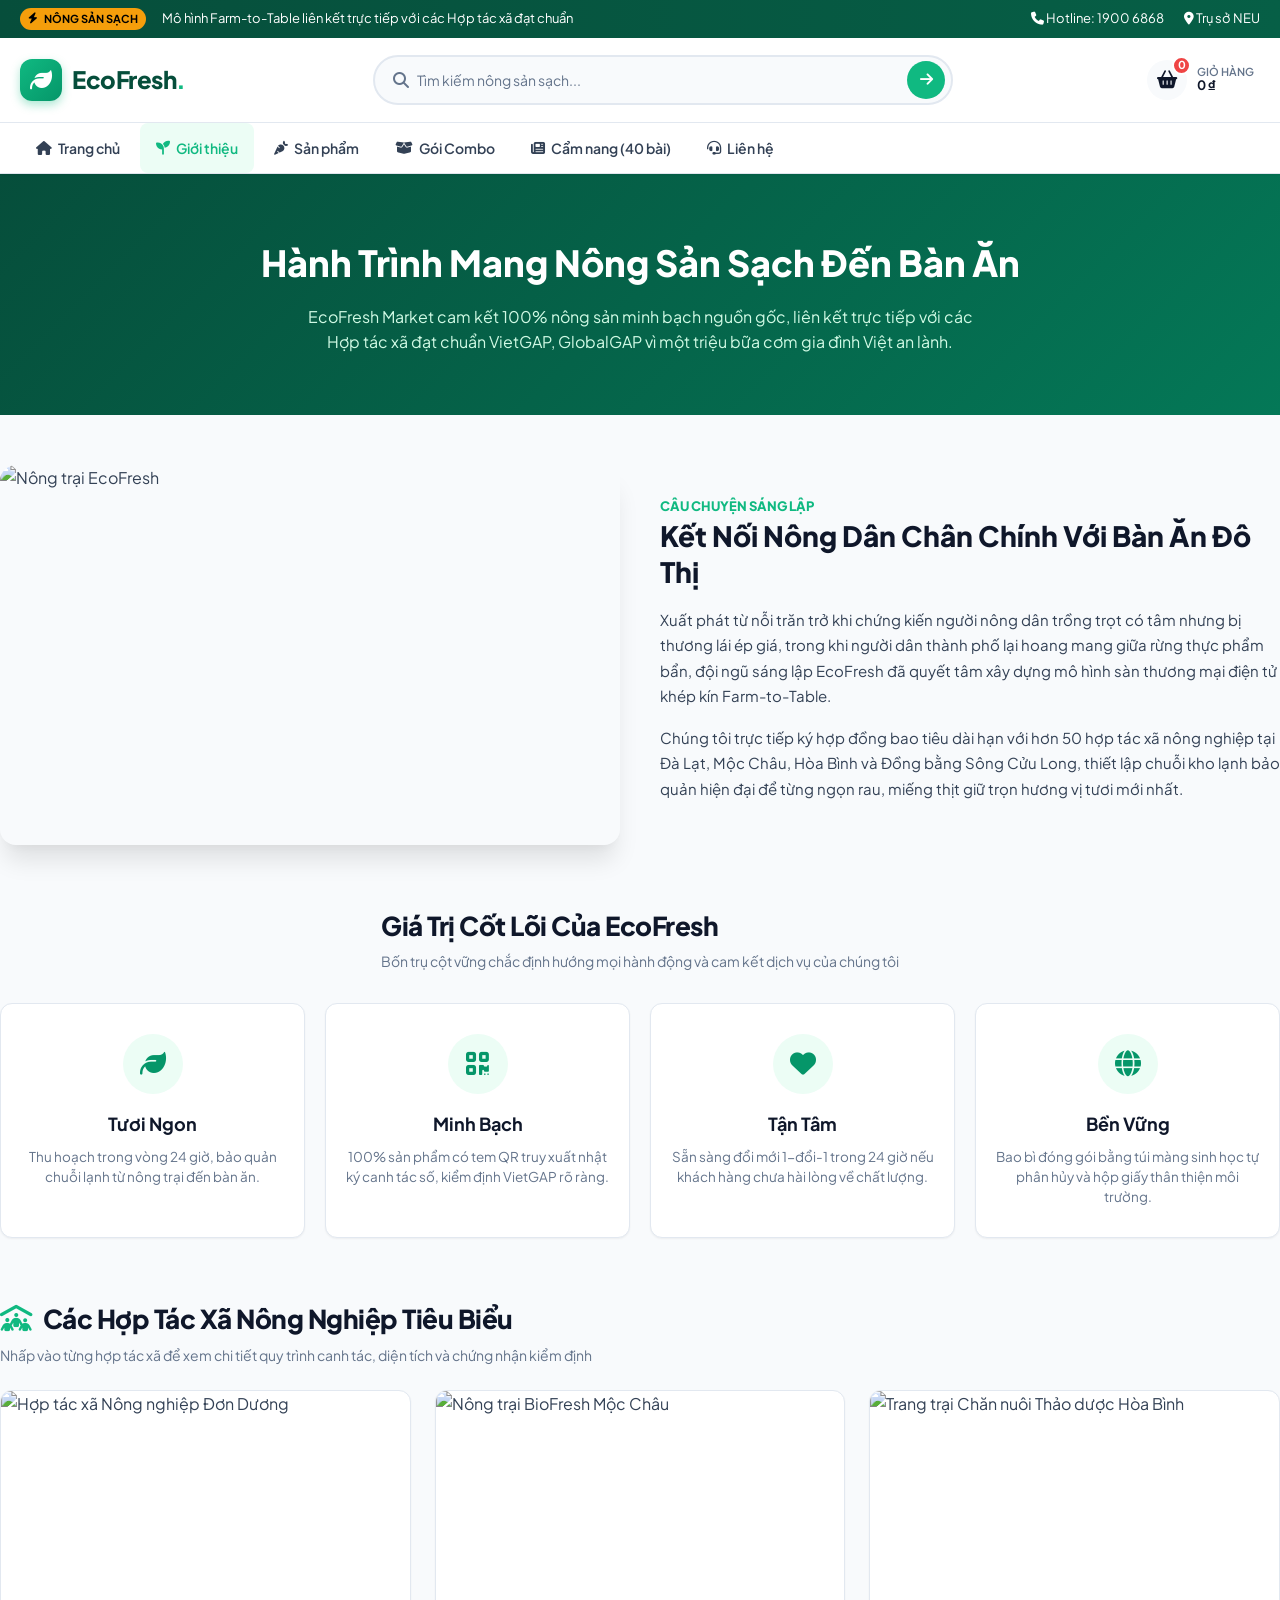
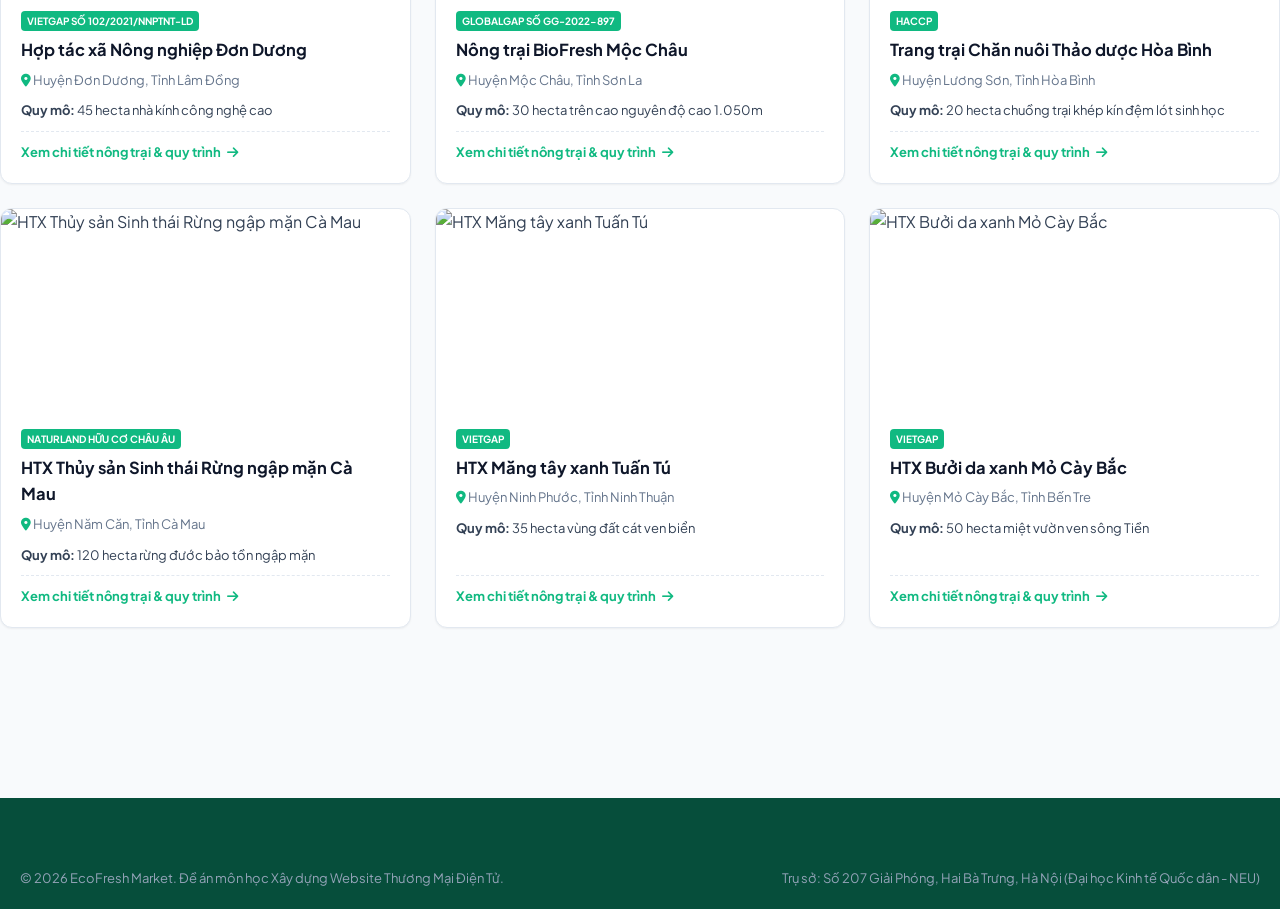
==== commit bf592880: "feat: Bo sung 40 bai viet healthy, da dang thit ca rau cu, modal hop tac xa, map NEU va dat combo de" ====
--- a/about.html
+++ b/about.html
@@ -118,6 +118,15 @@
       overflow: hidden;
       border: 1px solid var(--border);
       box-shadow: var(--shadow-sm);
+      transition: var(--transition);
+      cursor: pointer;
+      display: flex;
+      flex-direction: column;
+    }
+    .farm-card:hover {
+      transform: translateY(-5px);
+      box-shadow: var(--shadow-green);
+      border-color: var(--primary);
     }
     .farm-card img {
       height: 200px;
@@ -126,10 +135,14 @@
     }
     .farm-card-body {
       padding: 20px;
+      display: flex;
+      flex-direction: column;
+      flex: 1;
     }
     .farm-card-body h4 {
-      font-size: 16px;
+      font-size: 16.5px;
       font-weight: 700;
+      color: var(--dark);
       margin-bottom: 6px;
     }
     .farm-card-body p {
@@ -137,7 +150,18 @@
       color: var(--muted);
       margin-bottom: 10px;
     }
-    @media (max-width: 768px) {
+    .coop-view-detail-btn {
+      margin-top: auto;
+      font-size: 13px;
+      font-weight: 700;
+      color: var(--primary);
+      display: flex;
+      align-items: center;
+      gap: 6px;
+      padding-top: 10px;
+      border-top: 1px dashed #E2E8F0;
+    }
+    @media (max-width: 900px) {
       .story-grid { grid-template-columns: 1fr; }
       .values-grid { grid-template-columns: repeat(2, 1fr); }
       .farm-partners-grid { grid-template-columns: 1fr; }
@@ -150,12 +174,12 @@
   <div class="top-bar">
     <div class="container">
       <div class="top-bar-left">
-        <span class="top-bar-badge"><i class="fa-solid fa-bolt"></i> Siêu ưu đãi</span>
-        <span><i class="fa-solid fa-truck-fast"></i> Miễn phí giao hàng cho đơn từ 300.000đ</span>
+        <span class="top-bar-badge"><i class="fa-solid fa-bolt"></i> Nông sản sạch</span>
+        <span>Mô hình Farm-to-Table liên kết trực tiếp với các Hợp tác xã đạt chuẩn</span>
       </div>
       <div class="top-bar-right">
         <a href="tel:19006868"><i class="fa-solid fa-phone"></i> Hotline: 1900 6868</a>
-        <a href="contact.html"><i class="fa-solid fa-headset"></i> Hỗ trợ trực tuyến</a>
+        <a href="contact.html"><i class="fa-solid fa-location-dot"></i> Trụ sở NEU</a>
       </div>
     </div>
   </div>
@@ -172,7 +196,7 @@
         <div class="header-search">
           <div class="search-wrapper">
             <i class="fa-solid fa-magnifying-glass" style="color: var(--muted); margin-right: 8px;"></i>
-            <input type="text" class="search-input" placeholder="Tìm kiếm sản phẩm...">
+            <input type="text" class="search-input" placeholder="Tìm kiếm nông sản sạch...">
             <button class="search-btn"><i class="fa-solid fa-arrow-right"></i></button>
           </div>
           <div class="search-results-dropdown"></div>
@@ -201,8 +225,8 @@
             <li class="nav-item"><a href="index.html" class="nav-link"><i class="fa-solid fa-house"></i> Trang chủ</a></li>
             <li class="nav-item active"><a href="about.html" class="nav-link"><i class="fa-solid fa-seedling"></i> Giới thiệu</a></li>
             <li class="nav-item"><a href="products.html" class="nav-link"><i class="fa-solid fa-carrot"></i> Sản phẩm</a></li>
-            <li class="nav-item"><a href="products.html?cat=combo-gia-dinh" class="nav-link"><i class="fa-solid fa-box-open"></i> Gói Combo</a></li>
-            <li class="nav-item"><a href="news.html" class="nav-link"><i class="fa-solid fa-newspaper"></i> Tin tức</a></li>
+            <li class="nav-item"><a href="products.html?view=services" class="nav-link"><i class="fa-solid fa-box-open"></i> Gói Combo</a></li>
+            <li class="nav-item"><a href="news.html" class="nav-link"><i class="fa-solid fa-newspaper"></i> Cẩm nang (40 bài)</a></li>
             <li class="nav-item"><a href="contact.html" class="nav-link"><i class="fa-solid fa-headset"></i> Liên hệ</a></li>
           </ul>
         </div>
@@ -214,7 +238,7 @@
   <section class="page-hero">
     <div class="container">
       <h1>Hành Trình Mang Nông Sản Sạch Đến Bàn Ăn</h1>
-      <p>EcoFresh Market cam kết 100% nông sản minh bạch nguồn gốc, canh tác hữu cơ chuẩn VietGAP vì một triệu bữa cơm gia đình Việt an lành.</p>
+      <p>EcoFresh Market cam kết 100% nông sản minh bạch nguồn gốc, liên kết trực tiếp với các Hợp tác xã đạt chuẩn VietGAP, GlobalGAP vì một triệu bữa cơm gia đình Việt an lành.</p>
     </div>
   </section>
 
@@ -230,7 +254,7 @@
         <span style="font-size: 13px; font-weight: 800; color: var(--primary); text-transform: uppercase;">Câu chuyện sáng lập</span>
         <h3>Kết Nối Nông Dân Chân Chính Với Bàn Ăn Đô Thị</h3>
         <p>Xuất phát từ nỗi trăn trở khi chứng kiến người nông dân trồng trọt có tâm nhưng bị thương lái ép giá, trong khi người dân thành phố lại hoang mang giữa rừng thực phẩm bẩn, đội ngũ sáng lập EcoFresh đã quyết tâm xây dựng mô hình sàn thương mại điện tử khép kín Farm-to-Table.</p>
-        <p>Chúng tôi trực tiếp ký hợp đồng bao tiêu dài hạn với hơn 50 hợp tác xã nông nghiệp tại Đà Lạt, Mộc Châu và Đồng bằng Sông Cửu Long, thiết lập chuỗi kho lạnh bảo quản hiện đại để từng ngọn rau, miếng thịt giữ trọn hương vị tươi mới nhất.</p>
+        <p>Chúng tôi trực tiếp ký hợp đồng bao tiêu dài hạn với hơn 50 hợp tác xã nông nghiệp tại Đà Lạt, Mộc Châu, Hòa Bình và Đồng bằng Sông Cửu Long, thiết lập chuỗi kho lạnh bảo quản hiện đại để từng ngọn rau, miếng thịt giữ trọn hương vị tươi mới nhất.</p>
       </div>
     </div>
 
@@ -246,7 +270,7 @@
       <div class="value-card">
         <div class="value-icon"><i class="fa-solid fa-leaf"></i></div>
         <h4>Tươi Ngon</h4>
-        <p>Thu hoạch trong vòng 24 giờ, bảo quản nhiệt độ chuẩn từ nông trại đến bàn ăn.</p>
+        <p>Thu hoạch trong vòng 24 giờ, bảo quản chuỗi lạnh từ nông trại đến bàn ăn.</p>
       </div>
       <div class="value-card">
         <div class="value-icon"><i class="fa-solid fa-qrcode"></i></div>
@@ -265,103 +289,57 @@
       </div>
     </div>
 
-    <!-- Farm Partners -->
+    <!-- Interactive Featured Cooperatives Section -->
     <div class="section-header">
       <div class="section-title-wrap">
-        <h2>Hợp Tác Xã Nông Nghiệp Tiêu Biểu</h2>
-        <p>Nơi sản sinh ra những giọt nước, mầm xanh đạt chuẩn chất lượng cao nhất</p>
-      </div>
-    </div>
-
-    <div class="farm-partners-grid">
-      <div class="farm-card">
-        <img src="https://images.unsplash.com/photo-1500937386664-56d1dfef3854?auto=format&fit=crop&w=600&q=80" alt="HTX Đơn Dương">
-        <div class="farm-card-body">
-          <h4>HTX Nông nghiệp Đơn Dương (Đà Lạt)</h4>
-          <p><i class="fa-solid fa-location-dot" style="color:var(--primary);"></i> Lâm Đồng • Quy mô: 45 hecta</p>
-          <span class="badge-cert">VietGAP & Hữu cơ</span>
-          <p style="margin-top: 8px; font-size: 13px;">Chuyên canh cải bó xôi, cải xoăn kale, xà lách thủy canh công nghệ Israel.</p>
-        </div>
-      </div>
-      <div class="farm-card">
-        <img src="https://images.unsplash.com/photo-1592417817098-8f3d69104a47?auto=format&fit=crop&w=600&q=80" alt="BioFresh Mộc Châu">
-        <div class="farm-card-body">
-          <h4>Nông trại BioFresh Mộc Châu</h4>
-          <p><i class="fa-solid fa-location-dot" style="color:var(--primary);"></i> Sơn La • Quy mô: 30 hecta</p>
-          <span class="badge-cert">GlobalGAP</span>
-          <p style="margin-top: 8px; font-size: 13px;">Cung ứng dâu tây giống Nhật, mận hậu hữu cơ và các loại củ quả ôn đới.</p>
-        </div>
-      </div>
-      <div class="farm-card">
-        <img src="https://images.unsplash.com/photo-1548550023-2bdb3c5beed7?auto=format&fit=crop&w=600&q=80" alt="Trang trại Hòa Bình">
-        <div class="farm-card-body">
-          <h4>Trang trại Chăn nuôi Thảo dược Hòa Bình</h4>
-          <p><i class="fa-solid fa-location-dot" style="color:var(--primary);"></i> Hòa Bình • Quy mô: 20 hecta</p>
-          <span class="badge-cert">HACCP</span>
-          <p style="margin-top: 8px; font-size: 13px;">Thịt heo vi sinh quế thảo mộc, gà đồi thả tự nhiên hoàn toàn không kháng sinh.</p>
-        </div>
-      </div>
-    </div>
+        <h2><i class="fa-solid fa-people-roof" style="color:var(--primary);"></i> Các Hợp Tác Xã Nông Nghiệp Tiêu Biểu</h2>
+        <p>Nhấp vào từng hợp tác xã để xem chi tiết quy trình canh tác, diện tích và chứng nhận kiểm định</p>
+      </div>
+    </div>
+
+    <div class="farm-partners-grid" id="cooperatives-container"></div>
 
   </main>
 
   <!-- Footer -->
   <footer class="master-footer">
     <div class="container">
-      <div class="footer-top">
-        <div class="footer-col">
-          <div class="brand-logo" style="color: white; margin-bottom: 12px;">
-            <div class="logo-icon" style="background: var(--primary);"><i class="fa-solid fa-leaf"></i></div>
-            <div>EcoFresh<span style="color: var(--primary-light);">.</span></div>
-          </div>
-          <p class="footer-desc">Công ty Cổ phần Thương mại Điện tử Nông sản Xanh EcoFresh.</p>
-          <ul class="footer-contact-list">
-            <li><i class="fa-solid fa-phone"></i> Đường dây nóng: 1900 6868</li>
-            <li><i class="fa-solid fa-envelope"></i> Thư điện tử: cskh@ecofresh.vn</li>
-          </ul>
-        </div>
-        <div class="footer-col">
-          <h4>Liên kết nhanh</h4>
-          <ul class="footer-links">
-            <li><a href="index.html">Trang chủ</a></li>
-            <li><a href="products.html">Danh mục sản phẩm</a></li>
-            <li><a href="news.html">Cẩm nang nấu ăn</a></li>
-            <li><a href="contact.html">Liên hệ chúng tôi</a></li>
-          </ul>
-        </div>
-        <div class="footer-col">
-          <h4>Chính sách</h4>
-          <ul class="footer-links">
-            <li><a href="cart.html">Chính sách giao hàng</a></li>
-            <li><a href="about.html">Chính sách đổi trả trong 24h</a></li>
-            <li><a href="contact.html">Bảo vệ thông tin</a></li>
-          </ul>
-        </div>
-        <div class="footer-col">
-          <h4>Thống kê truy cập</h4>
-          <div class="visitor-counter-box">
-            <div class="visitor-stat-row">
-              <span>Đang online trực tiếp:</span>
-              <span class="visitor-stat-value" id="stat-online-users">28</span>
+      <div class="footer-bottom">
+        <div>© 2026 EcoFresh Market. Đề án môn học Xây dựng Website Thương Mại Điện Tử.</div>
+        <div>Trụ sở: Số 207 Giải Phóng, Hai Bà Trưng, Hà Nội (Đại học Kinh tế Quốc dân - NEU)</div>
+      </div>
+    </div>
+  </footer>
+
+  <script src="js/products-data.js"></script>
+  <script src="js/app.js"></script>
+  <script>
+    function renderCooperatives() {
+      const container = document.getElementById('cooperatives-container');
+      if (!container || typeof COOPERATIVES === 'undefined') return;
+
+      container.innerHTML = COOPERATIVES.map(c => `
+        <div class="farm-card" onclick="openCooperativeModal('${c.id}')">
+          <img src="${c.image}" alt="${c.name}">
+          <div class="farm-card-body">
+            <span class="badge-cert" style="font-size:10px; width:fit-content; margin-bottom:6px;">${c.certCode.split('&')[0]}</span>
+            <h4>${c.name}</h4>
+            <p><i class="fa-solid fa-location-dot" style="color:var(--primary);"></i> ${c.location.split(',').slice(-2).join(',')}</p>
+            <div style="font-size:13px; color:var(--slate); margin-bottom:10px;">
+              <strong>Quy mô:</strong> ${c.scale}
             </div>
-            <div class="visitor-stat-row">
-              <span>Lượt truy cập hôm nay:</span>
-              <span class="visitor-stat-value" id="stat-today-visits">1.482</span>
-            </div>
-            <div class="visitor-stat-row">
-              <span>Tổng lượt truy cập:</span>
-              <span class="visitor-stat-value" id="stat-total-visits">128.640</span>
+            <div class="coop-view-detail-btn">
+              <span>Xem chi tiết nông trại & quy trình</span>
+              <i class="fa-solid fa-arrow-right"></i>
             </div>
           </div>
         </div>
-      </div>
-      <div class="footer-bottom">
-        <div>© 2026 EcoFresh Market. Đề án môn học Xây dựng Website Thương Mại Điện Tử.</div>
-      </div>
-    </div>
-  </footer>
-
-  <script src="js/products-data.js"></script>
-  <script src="js/app.js"></script>
+      `).join('');
+    }
+
+    document.addEventListener('DOMContentLoaded', () => {
+      renderCooperatives();
+    });
+  </script>
 </body>
 </html>
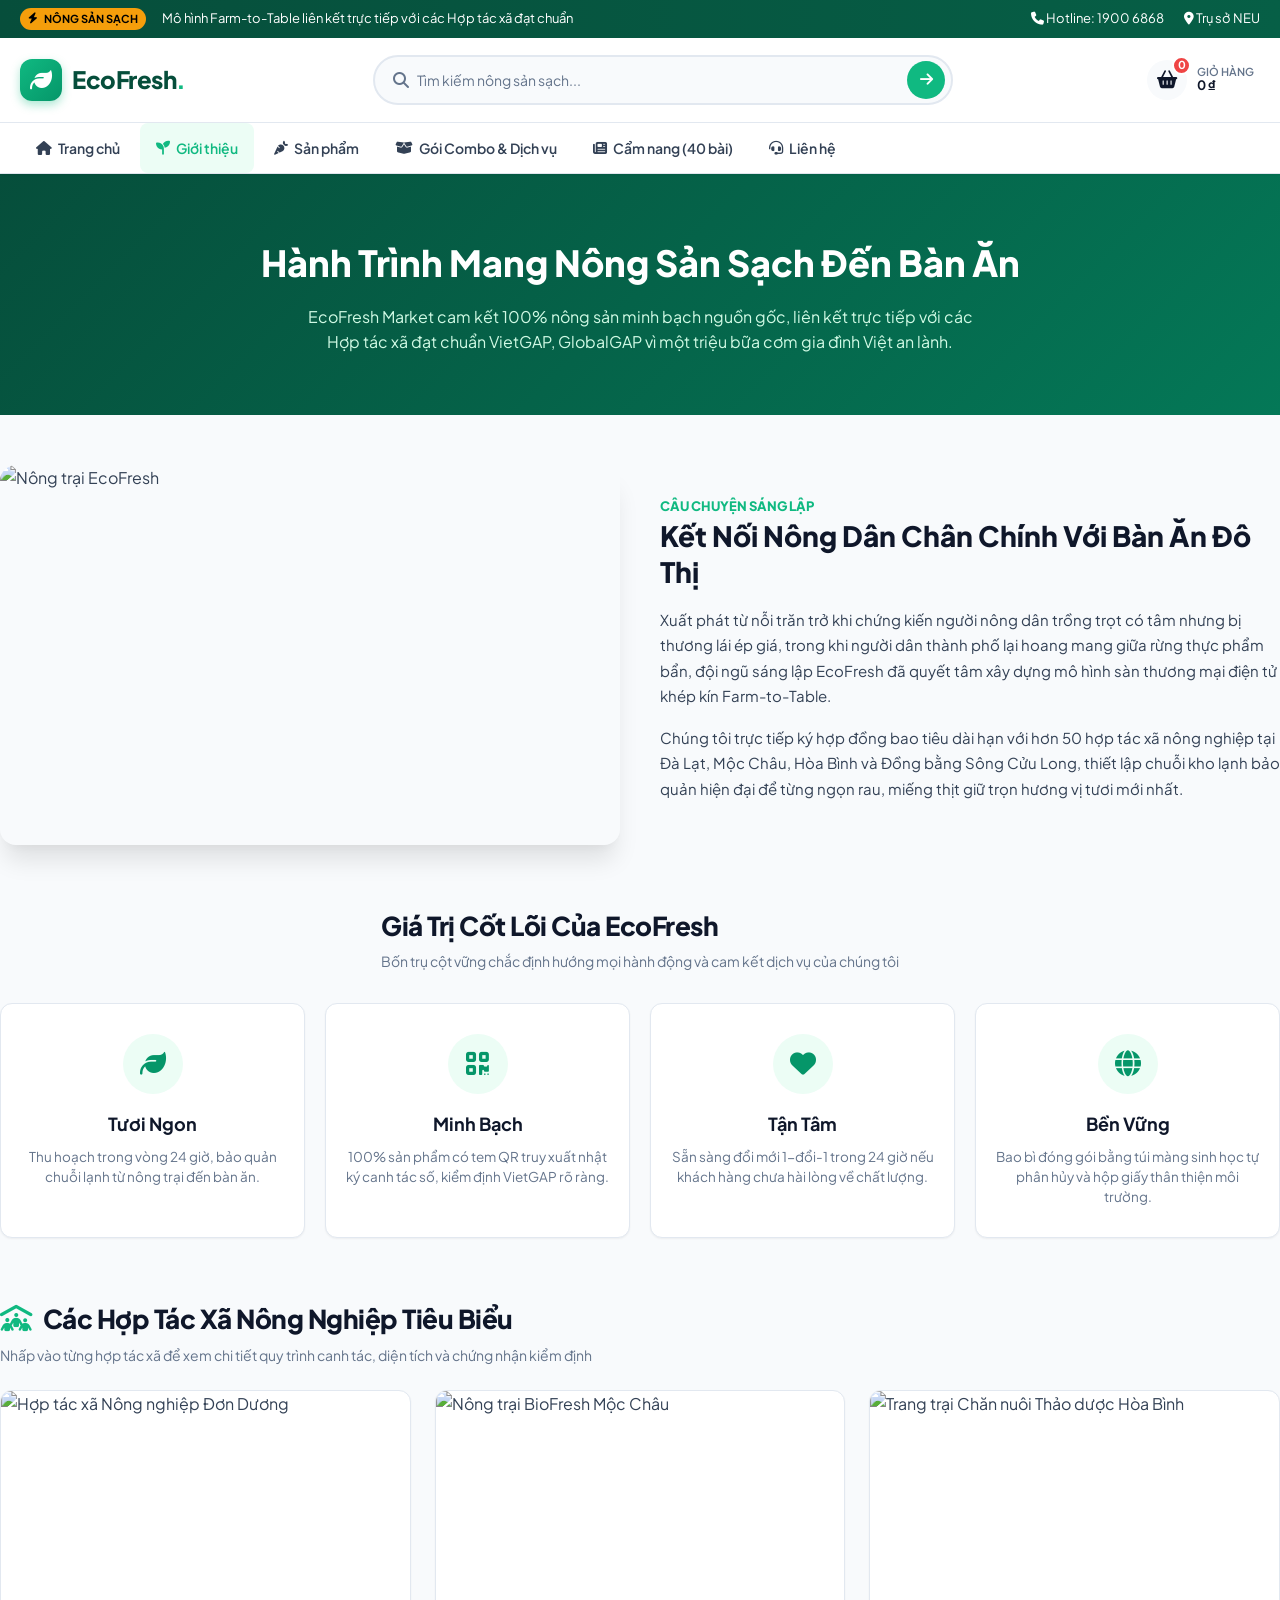
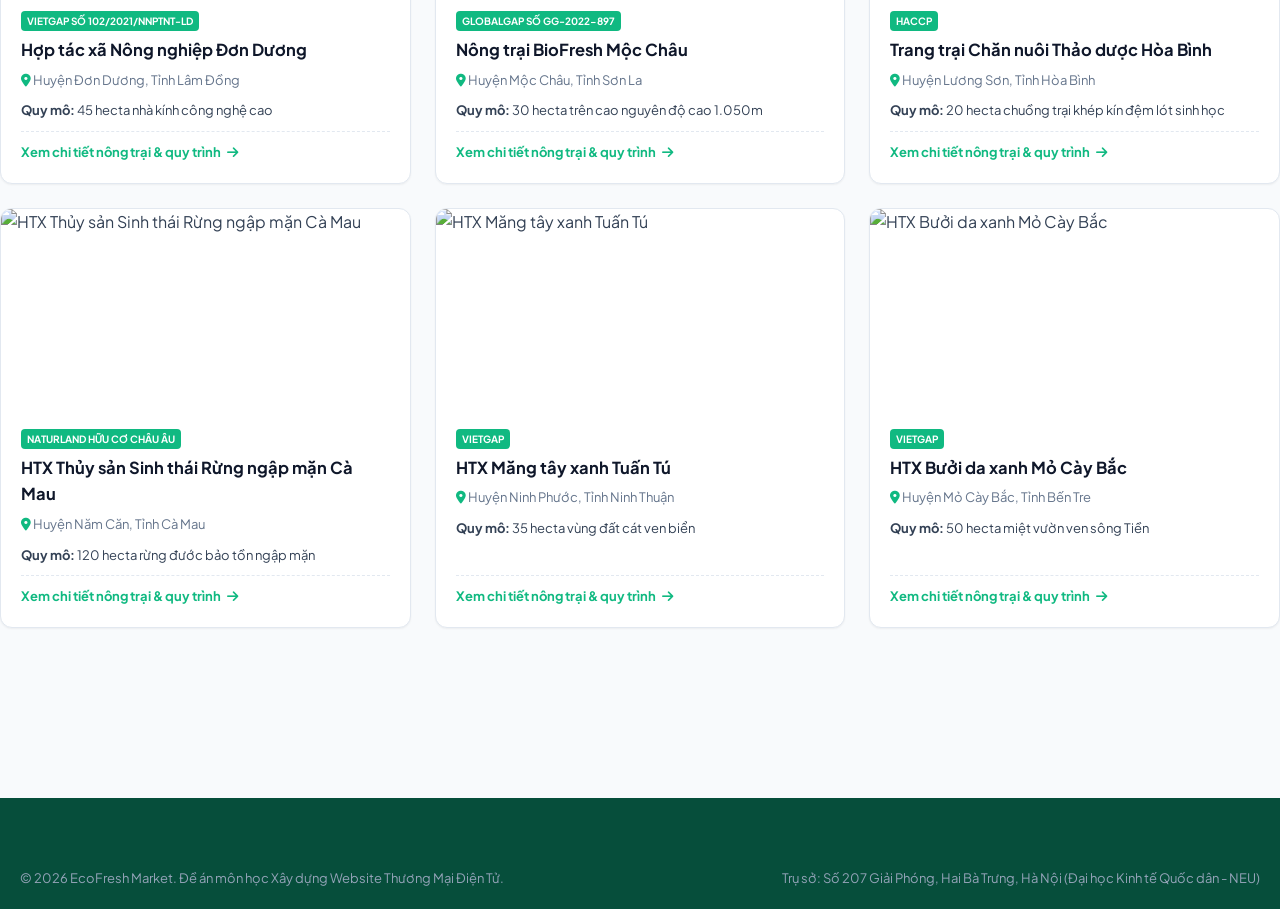
==== commit 1934f88a: "feat: Cap nhat giao dien tin tuc chu, tach trang combo rieng, dong bo danh muc san pham, sua form li" ====
--- a/about.html
+++ b/about.html
@@ -225,7 +225,7 @@
             <li class="nav-item"><a href="index.html" class="nav-link"><i class="fa-solid fa-house"></i> Trang chủ</a></li>
             <li class="nav-item active"><a href="about.html" class="nav-link"><i class="fa-solid fa-seedling"></i> Giới thiệu</a></li>
             <li class="nav-item"><a href="products.html" class="nav-link"><i class="fa-solid fa-carrot"></i> Sản phẩm</a></li>
-            <li class="nav-item"><a href="products.html?view=services" class="nav-link"><i class="fa-solid fa-box-open"></i> Gói Combo</a></li>
+            <li class="nav-item"><a href="combo.html" class="nav-link"><i class="fa-solid fa-box-open"></i> Gói Combo & Dịch vụ</a></li>
             <li class="nav-item"><a href="news.html" class="nav-link"><i class="fa-solid fa-newspaper"></i> Cẩm nang (40 bài)</a></li>
             <li class="nav-item"><a href="contact.html" class="nav-link"><i class="fa-solid fa-headset"></i> Liên hệ</a></li>
           </ul>
